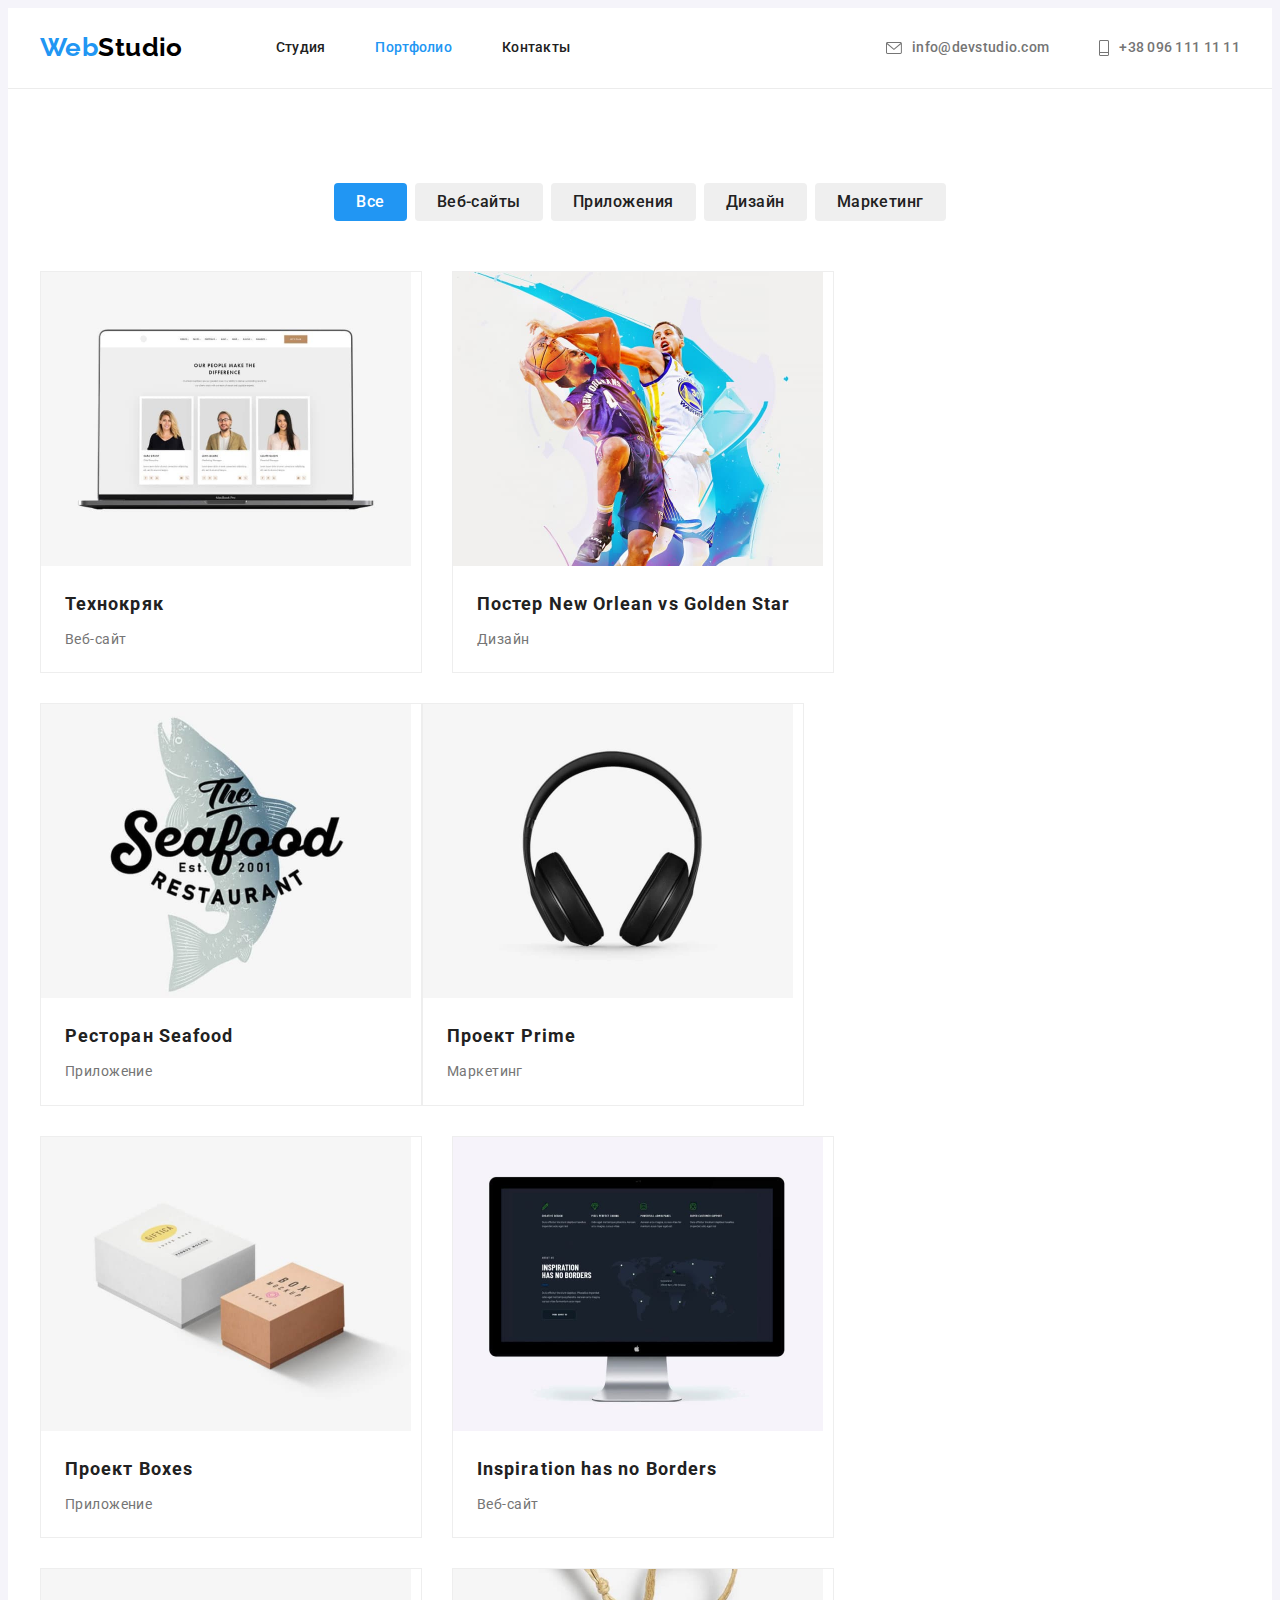
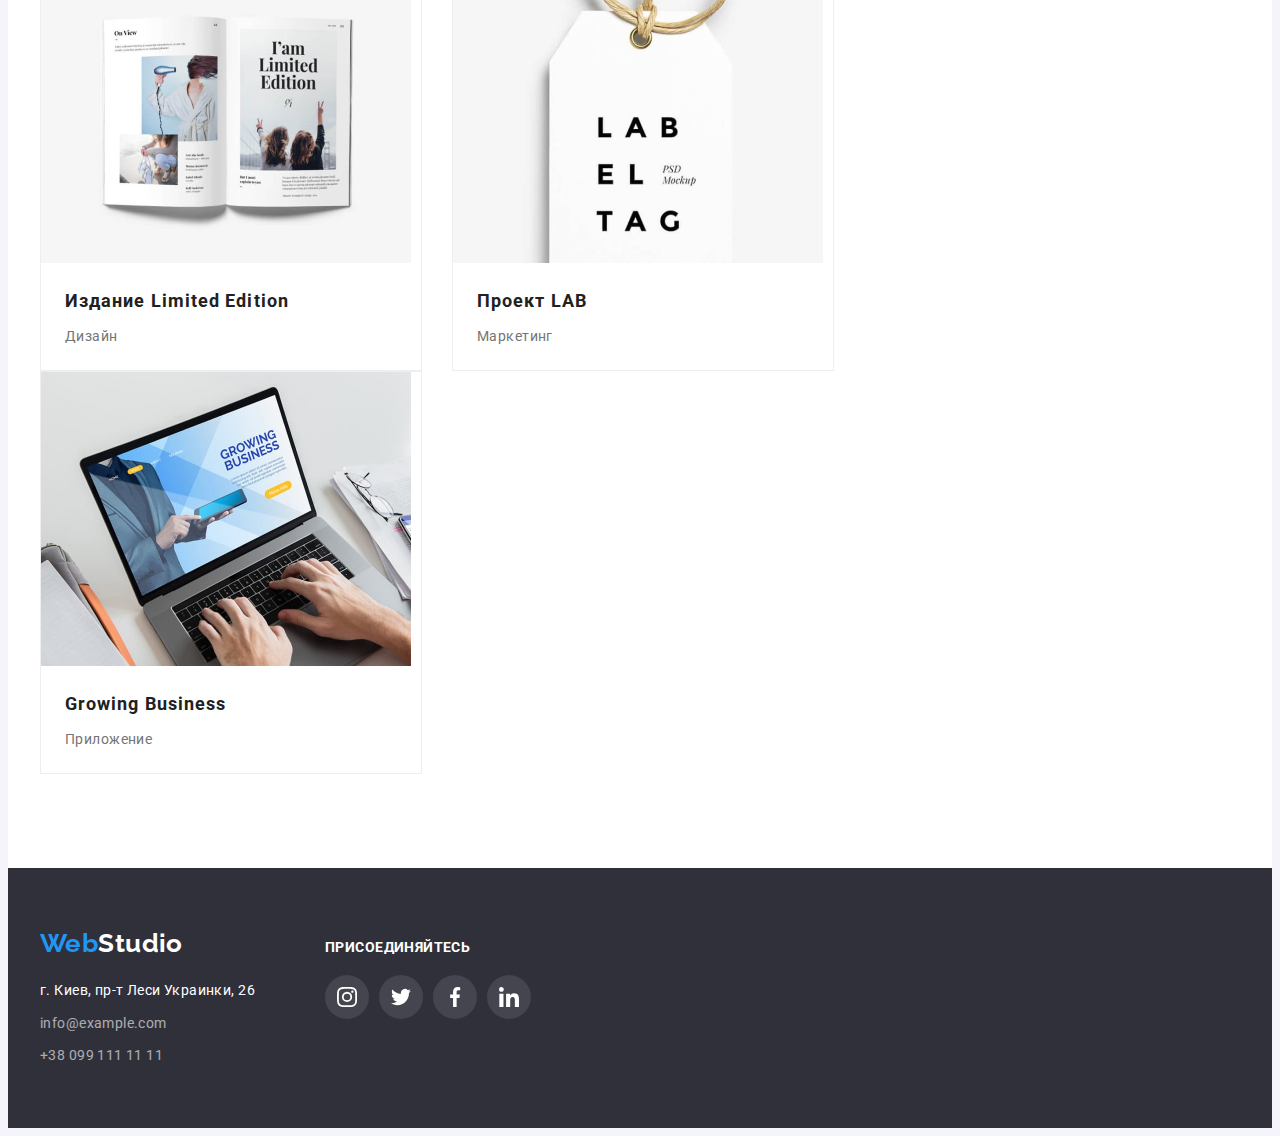
==== portfolio.html @ a2391596 "Initial commit" ====
<!DOCTYPE html>
<html lang="ru">

<head>
    <meta charset="UTF-8">
    <meta http-equiv="X-UA-Compatible" content="IE=edge">
    <meta name="viewport" content="width=device-width, initial-scale=1.0">
    <title>WebStudio Эффективные решения для вашего бизнеса</title>
    <link rel="preconnect" href="https://fonts.googleapis.com">
    <link rel="preconnect" href="https://fonts.gstatic.com" crossorigin>
    <link
        href="https://fonts.googleapis.com/css2?family=Raleway:wght@700&family=Roboto:wght@400;500;700;900&display=swap"
        rel="stylesheet">
    <link rel="stylesheet" href="https://cdnjs.cloudflare.com/ajax/libs/modern-normalize/1.1.0/modern-normalize.min.css"
        integrity="sha512-wpPYUAdjBVSE4KJnH1VR1HeZfpl1ub8YT/NKx4PuQ5NmX2tKuGu6U/JRp5y+Y8XG2tV+wKQpNHVUX03MfMFn9Q=="
        crossorigin="anonymous" referrerpolicy="no-referrer" />
    <link rel="stylesheet" href="./css/styles.css">
</head>

<body>

    <!-- Header -->
    <header class="header">
        <div class="container page-header">
            <nav class="nav">
                <a class="logo" href="./index.html">
                    <span class="logo-text">Web</span>Studio
                </a>
                <ul class="list nav-list">
                    <li class="nav-item">
                        <a class="link nav-link" href="./index.html">Студия</a>
                    </li>
                    <li class="nav-item">
                        <a class="link nav-link current" href="./portfolio.html">Портфолио</a>
                    </li>
                    <li class="nav-item">
                        <a class="link nav-link" href="./index.html">Контакты</a>
                    </li>
                </ul>
            </nav>
            <ul class="list contact-list">
                <li class="contact-item">
                    <a class="link contact-link contact-link-icon" href="mailto:info@devstudio.com">
                        <svg class="contact-icon" width="16px" height="12px">
                            <use href="./images/icons.svg#icon-mail"></use>
                        </svg>
                        info@devstudio.com</a>
                </li>
                <li class="contact-item">
                    <a class="link contact-link contact-link-icon" href="tel:+380961111111">
                        <svg class="contact-icon" width="10px" height="16px">
                            <use href="./images/icons.svg#icon-phone"></use>
                        </svg>
                        +38 096 111 11 11</a>
                </li>
            </ul>
        </div>
    </header>

    <main>

        <!-- Portfolio section -->

        <section class="section portfolio">
            <div class="container">
                <h1 class="visually-hidden">Портфолио</h1>
                <ul class="list filter-list">
                    <li class="filter-item">
                        <button class="button filter-btn current-btn" type="button">Все</button>
                    </li>
                    <li class="filter-item">
                        <button class="button filter-btn" type="button">Веб-сайты</button>
                    </li>
                    <li class="filter-item">
                        <button class="button filter-btn" type="button">Приложения</button>
                    </li>
                    <li class="filter-item">
                        <button class="button filter-btn" type="button">Дизайн</button>
                    </li>
                    <li class="filter-item">
                        <button class="button filter-btn" type="button">Маркетинг</button>
                    </li>
                </ul>

                <ul class="list portfolio-list">
                    <li class="portfolio-item">
                        <a class="link portfolio-link" href="#">
                            <img class="portfolio-img" src="images/portfolio/project1.jpg" alt="Технокряк Веб-сайт"
                                width="370" height="294">
                            <div class="portfolio-card-wrapper">
                                <h2 class="portfolio-subtitle">Технокряк</h2>
                                <p class="portfolio-text">Веб-сайт</p>
                            </div>
                        </a>
                    </li>
                    <li class="portfolio-item">
                        <a class="link portfolio-link" href="#">
                            <img class="portfolio-img" src="images/portfolio/project2.jpg"
                                alt="Постер Постер Нью Орлеан версус Голден Стар Дизайн" width="370" height="294">
                            <div class="portfolio-card-wrapper">
                                <h2 class="portfolio-subtitle">Постер New Orlean vs Golden Star</h2>
                                <p class="portfolio-text">Дизайн</p>
                            </div>
                        </a>
                    </li>
                    <li class="portfolio-item">
                        <a class="link portfolio-link" href="#">
                            <img class="portfolio-img" src="images/portfolio/project3.jpg" alt="Ресторан Сифуд Приложение"
                                width="370" height="294">
                            <div class="portfolio-card-wrapper">
                                <h2 class="portfolio-subtitle">Ресторан Seafood</h2>
                                <p class="portfolio-text">Приложение</p>
                            </div>
                        </a>
                    </li>
                    <li class="portfolio-item">
                        <a class="link portfolio-link" href="#">
                            <img class="portfolio-img" src="images/portfolio/project4.jpg" alt="Проект Прайм Маркетинг"
                                width="370" height="294">
                            <div class="portfolio-card-wrapper">
                                <h2 class="portfolio-subtitle">Проект Prime</h2>
                                <p class="portfolio-text">Маркетинг</p>
                            </div>
                        </a>
                    </li>
                    <li class="portfolio-item">
                        <a class="link portfolio-link" href="#">
                            <img class="portfolio-img" src="images/portfolio/project5.jpg" alt="Проект Боксес Приложение"
                                width="370" height="294">
                            <div class="portfolio-card-wrapper">
                                <h2 class="portfolio-subtitle">Проект Boxes</h2>
                                <p class="portfolio-text">Приложение</p>
                            </div>
                        </a>
                    </li>
                    <li class="portfolio-item">
                        <a class="link portfolio-link" href="#">
                            <img class="portfolio-img" src="images/portfolio/project6.jpg"
                                alt="Вдохновение не имеет границ Веб-сайт" width="370" height="294">
                            <div class="portfolio-card-wrapper">
                                <h2 class="portfolio-subtitle">Inspiration has no Borders</h2>
                                <p class="portfolio-text">Веб-сайт</p>
                            </div>
                        </a>
                    </li>
                    <li class="portfolio-item">
                        <a class="link portfolio-link" href="#">
                            <img class="portfolio-img" src="images/portfolio/project7.jpg"
                                alt="Издание Лимитед Эдишн Дизайн" width="370" height="294">
                            <div class="portfolio-card-wrapper">
                                <h2 class="portfolio-subtitle">Издание Limited Edition</h2>
                                <p class="portfolio-text">Дизайн</p>
                            </div>
                        </a>
                    </li>
                    <li class="portfolio-item">
                        <a class="link portfolio-link" href="#">
                            <img class="portfolio-img" src="images/portfolio/project8.jpg" alt="Проект ЛАБ Маркетинг"
                                width="370" height="294">
                            <div class="portfolio-card-wrapper">
                                <h2 class="portfolio-subtitle">Проект LAB</h2>
                                <p class="portfolio-text">Маркетинг</p>
                            </div>
                        </a>
                    </li>
                    <li class="portfolio-item">
                        <a class="link portfolio-link" href="#">
                            <img class="portfolio-img" src="images/portfolio/project9.jpg" alt="Гроуин Бизнес Приложение"
                                width="370" height="294">
                            <div class="portfolio-card-wrapper">
                                <h2 class="portfolio-subtitle">Growing Business</h2>
                                <p class="portfolio-text">Приложение</p>
                            </div>
                        </a>
                    </li>
                </ul>
            </div>
        </section>

    </main>

    <!-- Footer -->
    <footer class="footer">
        <div class="container page-footer">
            <div>
                <a class="footer-logo" href="./index.html"><span class="footer-text">Web</span>Studio</a>
                <address class="address">
                    <ul class="list address-list">
                        <li class="first address-item">
                            <a class="address-contact" href="https://goo.gl/maps/cuWvZPxTjKMrRTUg6" target="_blank"
                                rel="noopener noreferrer">г. Киев, пр-т Леси Украинки, 26</a>
                        </li>
                        <li class="address-item">
                            <a class="link address-contact" href="mailto:info@example.com">info@example.com</a>
                        </li>
                        <li class="address-item">
                            <a class="link address-contact" href="tel:+380991111111">+38 099 111 11 11</a>
                        </li>
                    </ul>
                </address>
            </div>
    
            <div class="footer-social">
                <h3 class="footer-social-title">Присоединяйтесь</h3>
                <ul class="list footer-social-list">
                    <li class="footer-social-item">
                        <a class="footer-social-link" href="#">
                            <svg class="footer-social-icon" width="20px" height="20px">
                                <use href="./images/icons.svg#icon-instagram"></use>
                            </svg>
                        </a>
                    </li>
                    <li class="footer-social-item">
                        <a class="footer-social-link" href="#">
                            <svg class="footer-social-icon" width="20px" height="20px">
                                <use href="./images/icons.svg#icon-twitter"></use>
                            </svg>
                        </a>
                    </li>
                    <li class="footer-social-item">
                        <a class="footer-social-link" href="#">
                            <svg class="footer-social-icon" width="20px" height="20px">
                                <use href="./images/icons.svg#icon-facebook"></use>
                            </svg>
                        </a>
                    </li>
                    <li class="footer-social-item">
                        <a class="footer-social-link" href="#">
                            <svg class="footer-social-icon" width="20px" height="20px">
                                <use href="./images/icons.svg#icon-linkedin"></use>
                            </svg>
                        </a>
                    </li>
                </ul>
            </div>
        </div>
    </footer>

</body>

</html>
---- css/styles.css ----
:root {
    --primary-font: "Roboto", sans-serif;
    --secondary-font: "Raleway", sans-serif;

    --primary-color: #212121;
    --secondary-color: #757575;
    --accent-color: #2196F3;
    --main-light: #FFFFFF;
    --logo-color: #000000;
    --btn-color: #188CE8;
    --header-border: #ECECEC;
    --border-color: #EEEEEE;
    --icon-color: #AFB1B8;

    --primary-background: #F5F4FA;
    --secondary-background: #2F303A;
    --title-size: 36px;
    --text-size: 14px;
}

html {
    box-sizing: border-box;
}

/* Common */

body {
    font-family: var(--primary-font);
    font-size: var(--text-size);
    letter-spacing: 0.03em;

    background-color: var(--primary-background);
    color: var(--primary-color);
}

img {
    display: block;
    max-width: 100%;
    height: auto;
}

.list {
    margin: 0;
    padding: 0;

    list-style: none;
}

.link {
    text-decoration: none;
}

.link:hover,
.link:focus,
.lik:active {
    color: var(--accent-color);
}

.button {
    border: none;
    cursor: pointer;
}


/* Header */

.header {
    border-bottom: 1px solid var(--header-border);
    background-color: var(--main-light);
}

.container {
    margin-left: auto;
    margin-right: auto;
    padding-left: 15px;
    padding-right: 15px;
    width: 1200px;
}

.page-header {
    display: flex;
}

.nav, .contact-list {
    display: flex;
    align-items: center;
}

.logo {
    font-family: var(--secondary-font);
    font-weight: 700;
    font-size: 26px;
    line-height: 1.2;
    text-decoration: none;

    color: var(--logo-color);
}

.logo-text {
    color: var(--accent-color);
}

.nav-list {
    display: flex;
    margin-left: 93px;
}

.nav-item {
    
}

.nav-list .nav-item + .nav-item {
    margin-left: 50px;
}

.nav-link {
    display: block;
    padding-top: 32px;
    padding-bottom: 32px;

    font-weight: 500;
    line-height: 1.1;
    letter-spacing: 0.02em;

    color: var(--primary-color);
}

.current {
    color: var(--accent-color);
}

.contact-list {
    margin-left: auto;
    /* display: flex;
    justify-content: center;
    align-items: center; */
}

.contact-list .contact-item + .contact-item {
    margin-left: 50px;
}

.contact-item {
   
}

.contact-link {
    padding-top: 32px;
    padding-bottom: 32px;
    display: flex;
    align-items: center;

    font-weight: 500;
    line-height: 1.1;
    letter-spacing: 0.02em;

    color: var(--secondary-color);
}

.contact-link-icon {
    fill: var(--secondary-color)
}

.contact-link-icon:hover,
.contact-link-icon:focus {
    fill: var(--accent-color);
}

.contact-icon {
    margin-right: 10px;
}

/* Hero section*/
.section {
    padding: 94px 0;
}

.hero {
    max-width: 1600px;
    height: 600px;
    margin-left: auto;
    margin-right: auto;
    padding: 200px 0;
    text-align: center;

    background-color: var(--secondary-background);
    background: linear-gradient(rgba(47, 48, 58, 0.4), rgba(47, 48, 58, 0.4)), url("../images/studio/hero.jpg");
    background-repeat: no-repeat;
    background-position: center;
    background-size: cover;
}

.hero-title {
    margin-top: 0;
    margin-bottom: 30px;

    white-space: pre-line;
    text-transform: uppercase;
    font-weight: 900;
    font-size: 44px;
    line-height: 1.4;
    letter-spacing: 0.06em;

    color: var(--main-light);
}

.hero-btn {
    padding: 10px 32px;

    font-family: inherit;
    font-weight: 700;
    font-size: 16px;
    line-height: 1.9;
    box-shadow: 0px 4px 4px rgba(0, 0, 0, 0.15);
    border-radius: 4px;
    letter-spacing: 0.06em;

    background-color: var(--accent-color);
    color: var(--main-light);
}

.hero-btn:hover,
.hero-btn:focus {
    background-color: var(--btn-color);
}

/* About section */

.about {
    background-color: var(--main-light);
}

.visually-hidden {
    position: absolute;
    white-space: nowrap;
    width: 1px;
    height: 1px;
    overflow: hidden;
    border: 0;
    padding: 0;
    clip: rect(0 0 0 0);
    clip-path: inset(50%);
    margin: -1px;
}

.about-list {
    display: flex;
}

.about-item {
    width: calc((100% - 90px) / 4);
}

.about-list .about-item + .about-item {
    margin-left: 30px;
}

.about-icon {
    margin-bottom: 30px;
    display: flex;
    justify-content: center;
    align-items: center;
    height: 120px;
    background-color: var(--primary-background);
}

.about-title {
    margin-top: 0;
    margin-bottom: 10px;

    font-size: var(--text-size);
    line-height: 1.1;
    text-transform: uppercase;
}

.about-text {
    margin-top: 0;
    margin-bottom: 0;

    line-height: 1.7;

    color: var(--secondary-color);
}

/* Wedo section */

.wedo {
    padding-top: 0;

    background-color: var(--main-light);
}

.section-title {
    margin-top: 0;
    margin-bottom: 50px;
    text-align: center;

    font-size: var(--title-size);
    line-height: 1.2;
}

.wedo-list {
    display: flex;
}

.wedo-item {
    width: calc((100% - 60px) / 3);
    margin-right: 30px;
}

.wedo-item:last-child {
    margin-right: 0;
}

.wedo-img {
    
}

/* Team section */

.team-list {
    display: flex;
    text-align: center;
}

.team-item {
    width: calc((100% - 90px) / 4);
    margin-right: 30px;

    background-color: var(--main-light);
    box-shadow: 0px 1px 3px rgba(0, 0, 0, 0.12), 0px 1px 1px rgba(0, 0, 0, 0.14), 0px 2px 1px rgba(0, 0, 0, 0.2);
    border-radius: 0px 0px 4px 4px;
}

.team-item:last-child {
    margin-right: 0;
}

.team-img {
    
}

.team-card-wrapper {
    /* padding: 30px 0 16px 0; */
}

.team-name {
    padding-top: 30px;
    margin-top: 0;
    margin-bottom: 10px;

    font-weight: 500;
    font-size: 16px;
    line-height: 1.2;
}

.team-profession {
    margin-top: 0;
    margin-bottom: 16px;

    font-size: 16px;
    line-height: 1.2;

    color: var(--secondary-color);
}

.team-social-list {
    padding-bottom: 30px;
    gap: 10px;
    display: flex;
    justify-content: center;
}

.team-social-item {
    width: 44px;
    height: 44px;
}

.team-social-link {
    width: 100%;
    height: 100%;
    display: flex;
    justify-content: center;
    align-items: center;
    border-radius: 50%;

    fill: var(--icon-color);
}

.team-social-link:hover,
.team-social-link:focus {
    fill: var(--main-light);
    background-color: var(--accent-color);
}

/* Clients */

.clients {
    background-color: var(--main-light);
}

.clients-list {
    display: flex;
    gap: 30px;
}

.clients-item {
    width: calc((100% - 150px) / 6);
}

.clients-link {
    height: 92px;
    display: flex;
    justify-content: center;
    align-items: center;
    border: 1px solid var(--icon-color);
    border-radius: 4px;
    fill: var(--icon-color);
}

.clients-link:hover,
.clients-link:focus {
    fill: var(--accent-color);
    border: 1px solid var(--accent-color);
}

/* Portfolio section */

.portfolio {
    background-color: var(--main-light);
}

.filter-list {
    margin-bottom: 50px;
    display: flex;
    justify-content: center;
}

.filter-list .filter-item + .filter-item {
    margin-left: 8px;
}

.filter-btn {
    padding: 6px 22px;

    font-family: var(--primary-font);
    font-weight: 500;
    font-size: 16px;
    line-height: 1.6;
    letter-spacing: 0.03em;
    
    color: var(--primary-color);
    border-radius: 4px;
}

.current-btn {
    color: var(--main-light);
    background-color: var(--accent-color);
}

.filter-btn:hover,
.filter-btn:focus,
.filter-btn:active {
    color: var(--main-light);
    background-color: var(--accent-color);
    box-shadow: 0px 3px 1px rgba(0, 0, 0, 0.1), 0px 1px 2px rgba(0, 0, 0, 0.08), 0px 2px 2px rgba(0, 0, 0, 0.12);
    border-radius: 4px;
}

.portfolio-list {
    display: flex;
    flex-wrap: wrap;
}

.portfolio-item {
    width: calc((100% - 60px) / 3); 
    margin-right: 30px;
    margin-bottom: 30px;

    background-color: var(--main-light);
    border: 1px solid var(--border-color);
}

.portfolio-item:nth-child(3n) {
    margin-right: 0;
}

.portfolio-item:nth-last-child(-n + 3) {
    margin-bottom: 0;
}

.portfolio-link:hover {
    display: block;
    box-shadow: 0px 1px 1px rgba(0, 0, 0, 0.12), 0px 4px 4px rgba(0, 0, 0, 0.06), 1px 4px 6px rgba(0, 0, 0, 0.16);
}

.portfolio-img {
    
}

.portfolio-card-wrapper {
    padding: 20px 24px 20px 24px;
}

.portfolio-subtitle {
    margin-top: 0;
    margin-bottom: 4px;

    font-size: 18px;
    line-height: 2;
    letter-spacing: 0.06em;

    color: var(--primary-color);
}

.portfolio-text {
    margin-top: 0;
    margin-bottom: 0;

    line-height: 1.9;

    color: var(--secondary-color);
}

/* Footer */

.footer {
    padding-top: 60px;
    padding-bottom: 60px;
    display: flex;

    background-color: var(--secondary-background);
}

.page-footer {
    display: flex;
    align-items: baseline;
}

.footer-logo {
    font-family: var(--secondary-font);
    font-weight: 700;
    font-size: 26px;
    line-height: 1.2;
    text-decoration: none;

    color: var(--main-light);
}

.footer-text {
    color: var(--accent-color);
}

.address {
    margin-top: 20px;
}

.address-item {
    margin-bottom: 9px;
}

.address-item:last-child {
    margin-bottom: 0;
}

.address-contact {
    text-decoration: none;
}

.first>a {
    opacity: 1;
}

.address-contact {
    font-style: normal;
    font-weight: 400;
    line-height: 1.7;
    
    color: var(--main-light);
    opacity: .6;
}

.footer-social {
    margin-left: 70px;
}

.footer-social-title {
    margin-top: 0;
    margin-bottom: 20px;
    font-size: 14px;
    line-height: 1,1;
    text-transform: uppercase;

    color: var(--main-light);
}

.footer-social-list {
    gap: 10px;
    display: flex;
    justify-content: center;
}

.footer-social-item {
    width: 44px;
    height: 44px;
}

.footer-social-link {
    width: 100%;
    height: 100%;
    display: flex;
    justify-content: center;
    align-items: center;
    border-radius: 50%;

    fill: var(--main-light);
    background: rgba(255, 255, 255, 0.1);
}

.footer-social-link:hover, 
.footer-social-link:focus {
    background: var(--accent-color);
}
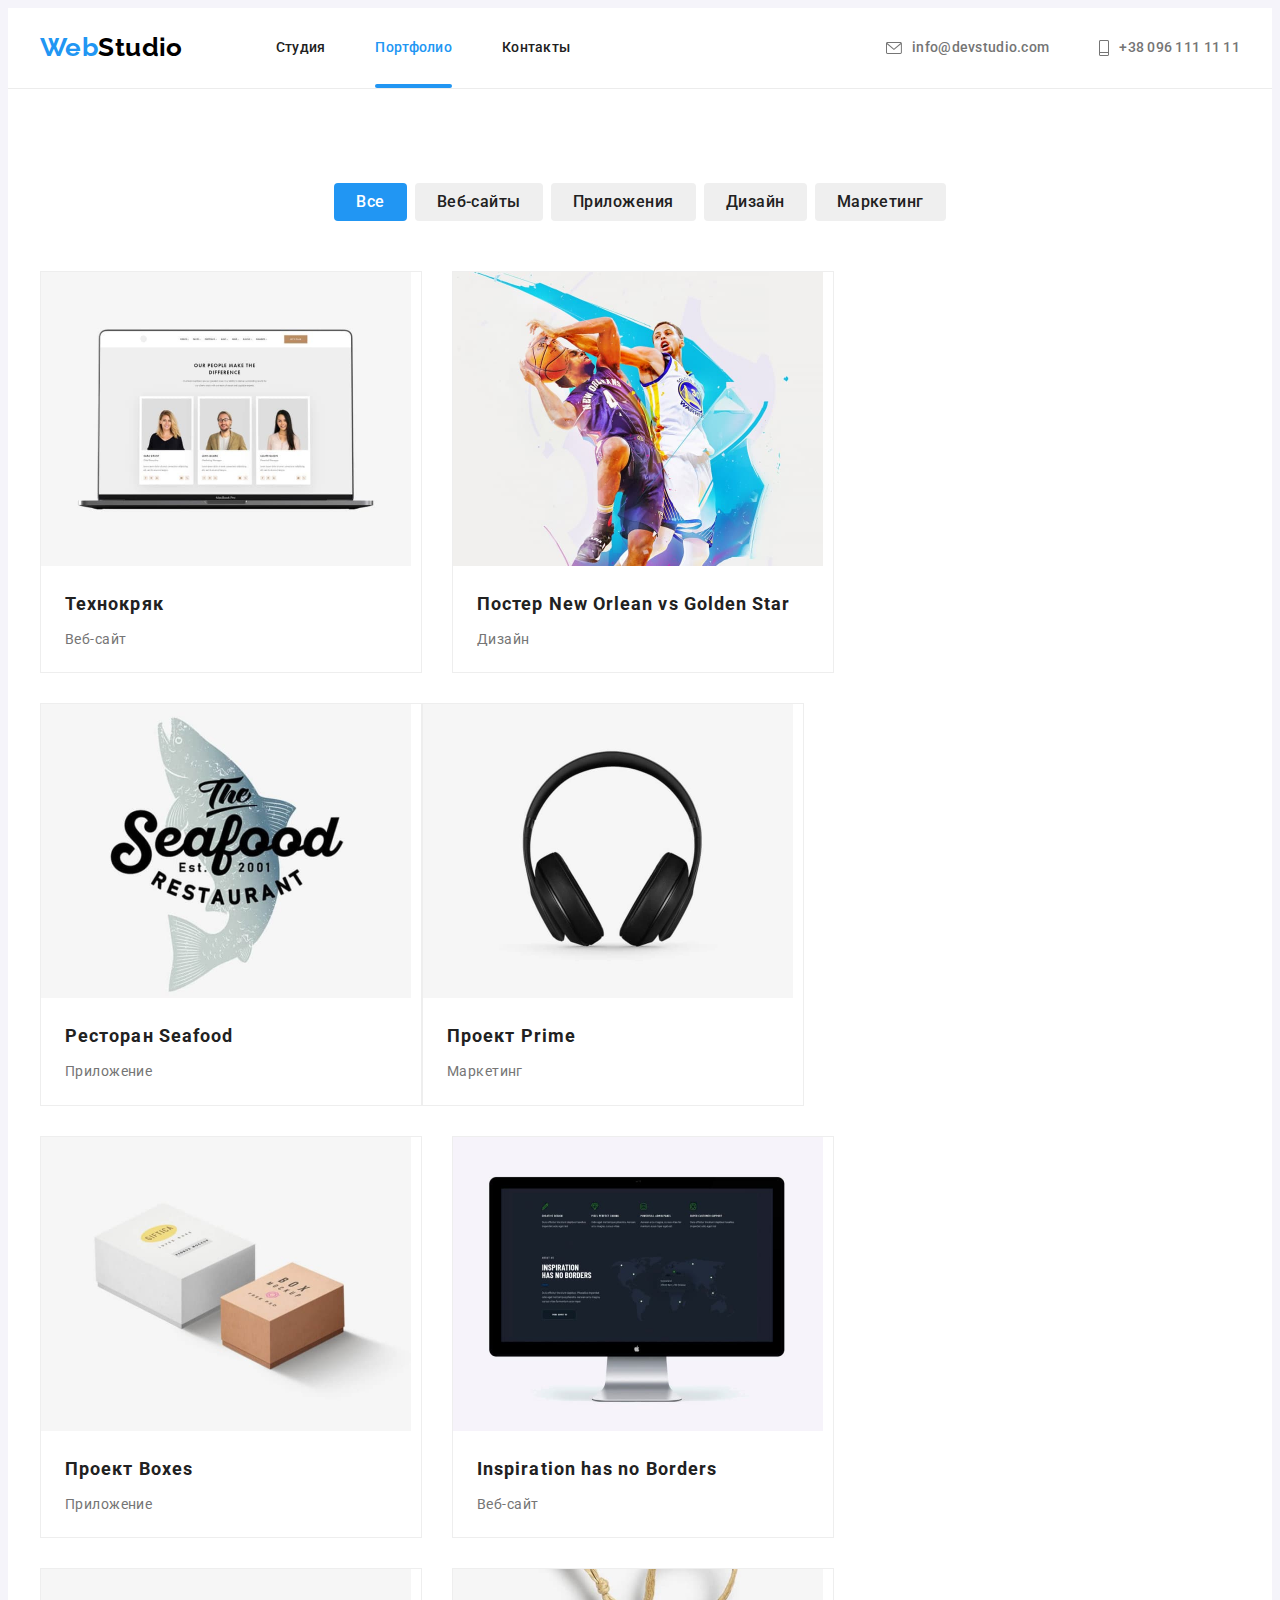
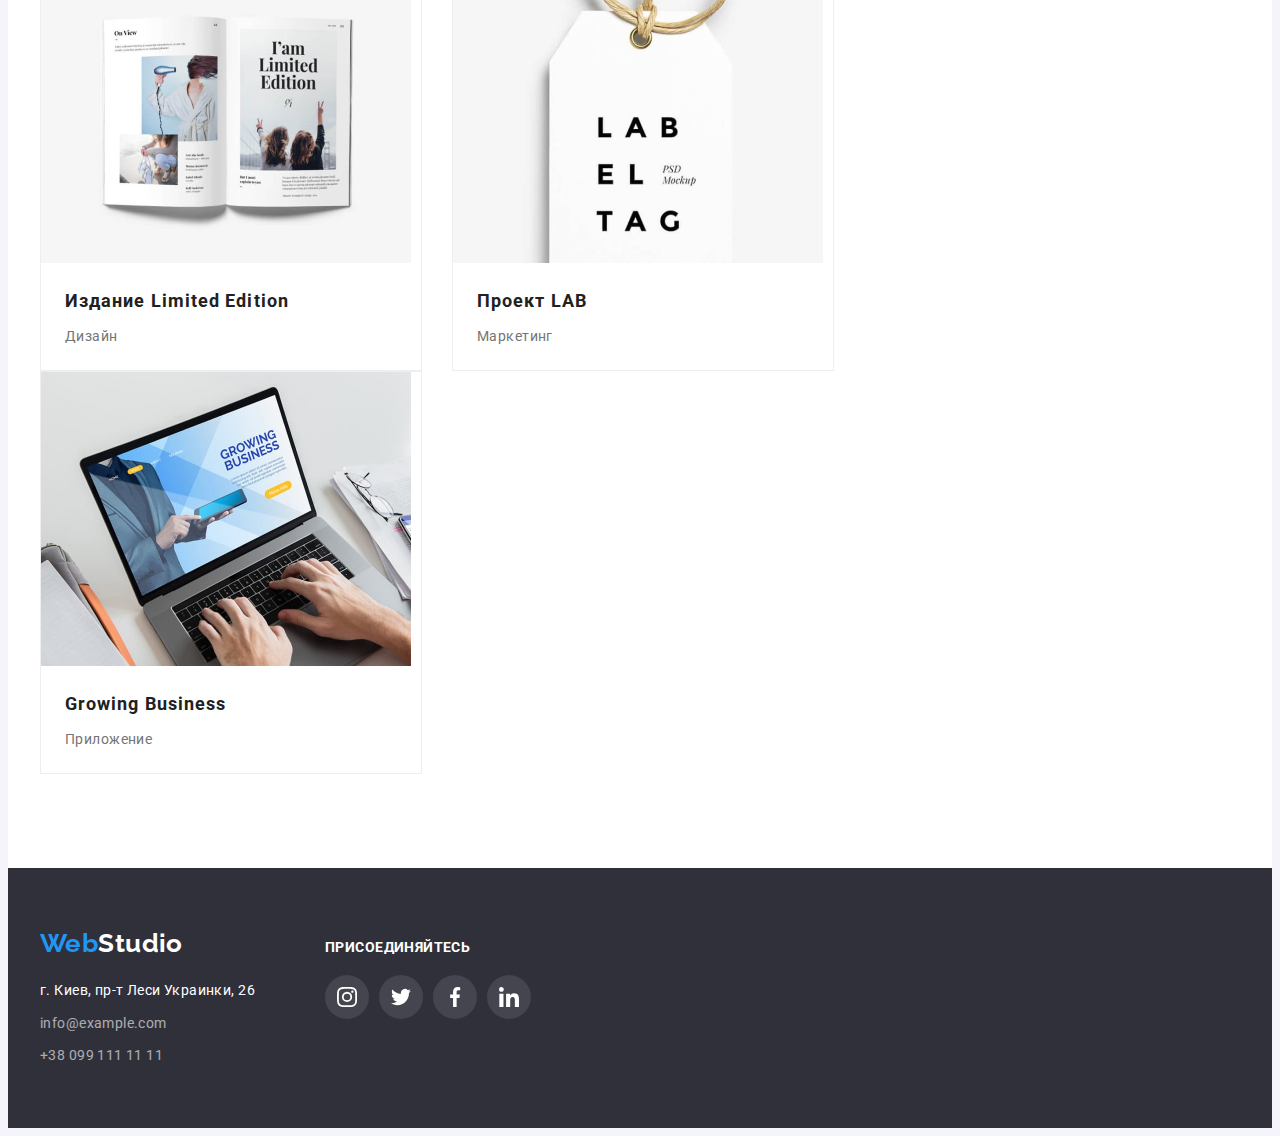
==== commit b13600fb: "add animation" ====
--- a/portfolio.html
+++ b/portfolio.html
@@ -85,8 +85,12 @@
                 <ul class="list portfolio-list">
                     <li class="portfolio-item">
                         <a class="link portfolio-link" href="#">
-                            <img class="portfolio-img" src="images/portfolio/project1.jpg" alt="Технокряк Веб-сайт"
-                                width="370" height="294">
+                            <div class="portfolio-list-img-wrapper">
+                                <img class="portfolio-img" src="images/portfolio/project1.jpg" alt="Технокряк Веб-сайт"
+                                    width="370" height="294">
+                                <p class="overlay">Ресурс предлагает комплексные предложения с разным уровнем функционала и сервисов. Все это позволит посетителю получить
+                                исчерпывающие сведения о компании или частном лице.</p>
+                            </div>
                             <div class="portfolio-card-wrapper">
                                 <h2 class="portfolio-subtitle">Технокряк</h2>
                                 <p class="portfolio-text">Веб-сайт</p>
--- a/css/styles.css
+++ b/css/styles.css
@@ -48,6 +48,7 @@
 
 .link {
     text-decoration: none;
+    transition: color 250ms cubic-bezier(0.4, 0, 0.2, 1);
 }
 
 .link:hover,
@@ -106,7 +107,7 @@
 }
 
 .nav-item {
-    
+    position: relative;
 }
 
 .nav-list .nav-item + .nav-item {
@@ -127,6 +128,20 @@
 
 .current {
     color: var(--accent-color);
+}
+
+.current:after {
+    position: absolute;
+    display: inline-block;
+    content: "";
+    width: 100%;
+    height: 4px;
+    bottom: 0;
+    right: 0;
+    z-index: 2;
+
+    background: var(--accent-color);
+    border-radius: 2px;
 }
 
 .contact-list {
@@ -158,7 +173,8 @@
 }
 
 .contact-link-icon {
-    fill: var(--secondary-color)
+    fill: var(--secondary-color);
+    transition: color 250ms cubic-bezier(0.4, 0, 0.2, 1);
 }
 
 .contact-link-icon:hover,
@@ -217,6 +233,7 @@
 
     background-color: var(--accent-color);
     color: var(--main-light);
+    transition: background-color 250ms cubic-bezier(0.4, 0, 0.2, 1);
 }
 
 .hero-btn:hover,
@@ -312,8 +329,33 @@
     margin-right: 0;
 }
 
+.wedo-thumb {
+    position: relative;
+}
+
 .wedo-img {
     
+}
+
+.wedo-actions {
+    position: absolute;
+    bottom: 0;
+    right: 0;
+    width: 100%;
+    height: 70px;
+    background: rgba(47, 48, 58, 0.8);
+}
+
+.wedo-text {
+    margin-top: 0;
+    margin-bottom: 0;
+    padding: 27px 82px;
+    font-weight: 700;
+    line-height: 1.1;
+    text-align: center;
+    text-transform: uppercase;
+
+    color: var(--main-light);
 }
 
 /* Team section */
@@ -385,6 +427,7 @@
     border-radius: 50%;
 
     fill: var(--icon-color);
+    transition: background-color 250ms cubic-bezier(0.4, 0, 0.2, 1), fill 250ms cubic-bezier(0.4, 0, 0.2, 1);
 }
 
 .team-social-link:hover,
@@ -416,6 +459,7 @@
     border: 1px solid var(--icon-color);
     border-radius: 4px;
     fill: var(--icon-color);
+    transition: fill 250ms cubic-bezier(0.4, 0, 0.2, 1), border 250ms cubic-bezier(0.4, 0, 0.2, 1);
 }
 
 .clients-link:hover,
@@ -451,6 +495,7 @@
     
     color: var(--primary-color);
     border-radius: 4px;
+    transition: color 250ms cubic-bezier(0.4, 0, 0.2, 1), background-color 250ms cubic-bezier(0.4, 0, 0.2, 1), box-shadow 250ms cubic-bezier(0.4, 0, 0.2, 1);
 }
 
 .current-btn {
@@ -489,13 +534,46 @@
     margin-bottom: 0;
 }
 
+.portfolio-link {
+    transition: box-shadow 250ms cubic-bezier(0.4, 0, 0.2, 1);
+}
+
 .portfolio-link:hover {
     display: block;
     box-shadow: 0px 1px 1px rgba(0, 0, 0, 0.12), 0px 4px 4px rgba(0, 0, 0, 0.06), 1px 4px 6px rgba(0, 0, 0, 0.16);
 }
 
+.portfolio-list-img-wrapper {
+    position: relative;
+    overflow: hidden;
+}
+
 .portfolio-img {
     
+}
+
+.overlay {
+    position: absolute;
+    top: 0;
+    left: 0;
+    width: 100%;
+    height: 100%;
+    padding: 63px 24px;
+    margin-top: 0;
+    margin-bottom: 0;
+    font-size: 18px;
+    line-height: 1.6;
+    overflow: auto;
+    transform: translate(0, 100%);
+    transition: transform 250ms cubic-bezier(0.4, 0, 0.2, 1);
+
+    background: rgba(33, 150, 243, 0.9);
+    color: var(--main-light);
+}
+
+.portfolio-link:hover .overlay,
+.portfolio-link:focus .overlay {
+    transform: translate(0, 0);
 }
 
 .portfolio-card-wrapper {
@@ -578,6 +656,7 @@
     
     color: var(--main-light);
     opacity: .6;
+    transition: color 250ms cubic-bezier(0.4, 0, 0.2, 1);
 }
 
 .footer-social {
@@ -615,9 +694,37 @@
 
     fill: var(--main-light);
     background: rgba(255, 255, 255, 0.1);
+    transition: background-color 250ms cubic-bezier(0.4, 0, 0.2, 1);
 }
 
 .footer-social-link:hover, 
 .footer-social-link:focus {
-    background: var(--accent-color);
+    background-color: var(--accent-color);
+}
+
+.backdrop {
+    position: fixed;
+    top: 0;
+    left: 0;
+    width: 100%;
+    height: 100%;
+    background: rgba(0, 0, 0, 0.2);
+}
+
+.backdrop.is-hidden {
+    opacity: 0;
+    pointer-events: none;
+}
+
+.modal {
+    position: absolute;
+    min-width: 528px;
+    min-height: 581px;
+    left: 50%;
+    top: 50%;
+    transform: translate(-50%, -50%);
+
+    background: var(--main-light);
+    box-shadow: 0px 1px 3px rgba(0, 0, 0, 0.12), 0px 1px 1px rgba(0, 0, 0, 0.14), 0px 2px 1px rgba(0, 0, 0, 0.2);
+    border-radius: 4px;
 }